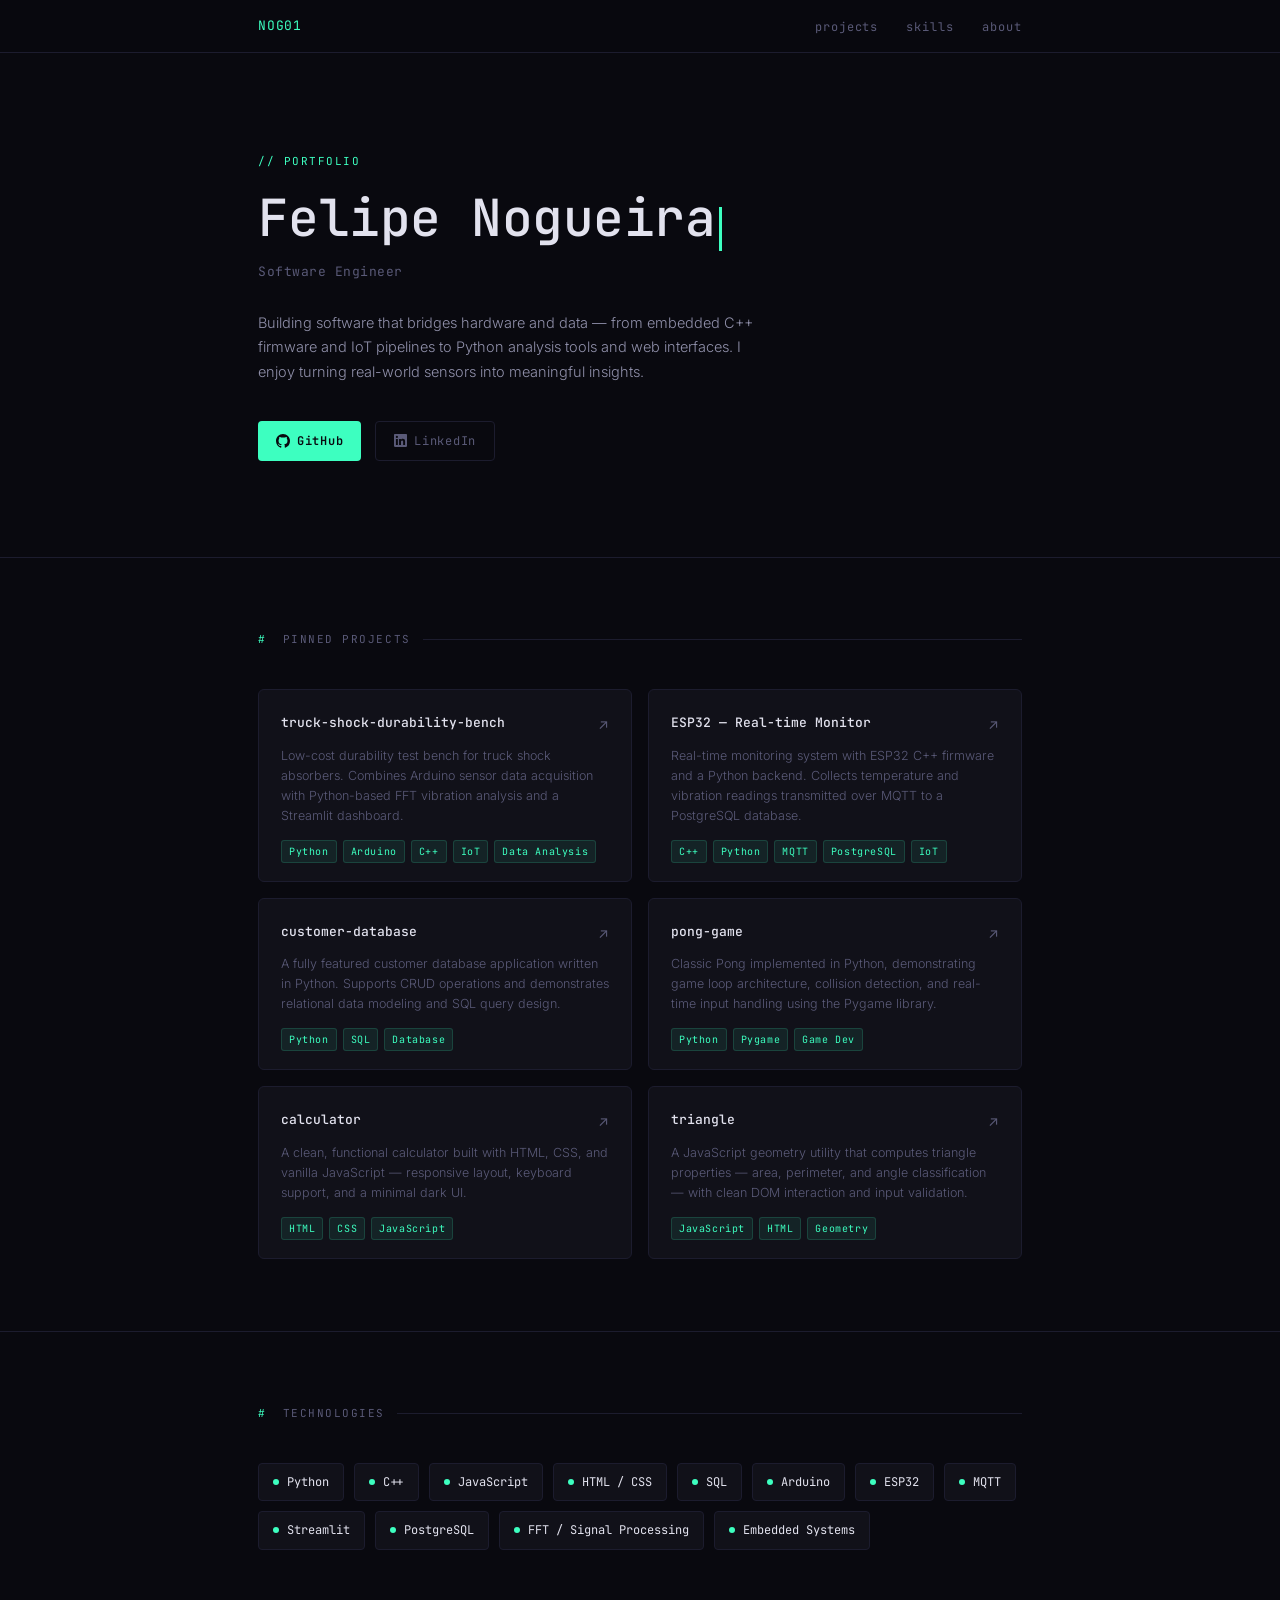
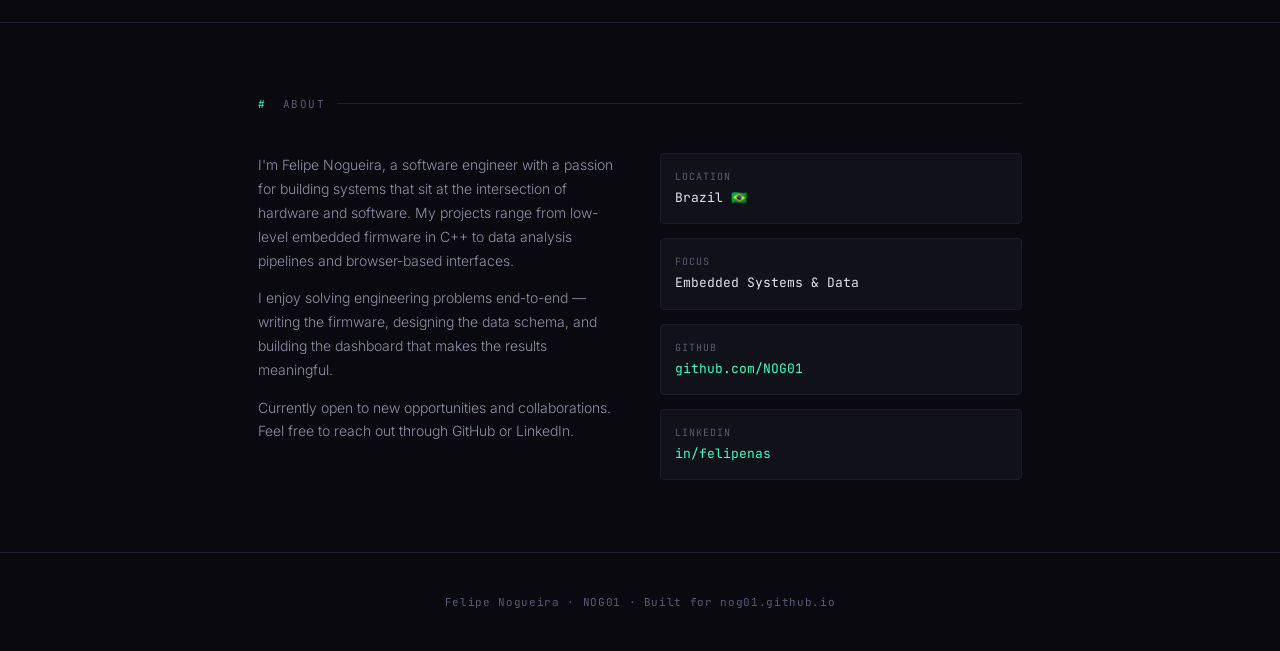
==== index.html @ 16a55672 "Update index.html" ====
<!DOCTYPE html>
<html lang="en">
<head>
  <meta charset="UTF-8" />
  <meta name="viewport" content="width=device-width, initial-scale=1.0" />
  <title>Felipe Nogueira — Portfolio</title>
  <link rel="preconnect" href="https://fonts.googleapis.com" />
  <link rel="preconnect" href="https://fonts.gstatic.com" crossorigin />
  <link href="https://fonts.googleapis.com/css2?family=JetBrains+Mono:wght@300;400;500;600&family=Inter:wght@300;400;500&display=swap" rel="stylesheet" />

  <style>
    *, *::before, *::after { box-sizing: border-box; margin: 0; padding: 0; }

    :root {
      --bg:       #09090F;
      --surface:  #111119;
      --border:   #1C1C2E;
      --txt:      #E2E2EE;
      --muted:    #5A5A78;
      --accent:   #3DFFC0;
      --accent-dim: rgba(61,255,192,.08);
    }

    html { scroll-behavior: smooth; }

    body {
      background: var(--bg);
      color: var(--txt);
      font-family: 'Inter', sans-serif;
      font-size: 15px;
      line-height: 1.7;
      -webkit-font-smoothing: antialiased;
    }

    /* ── LAYOUT ── */
    .wrap {
      max-width: 820px;
      margin: 0 auto;
      padding: 0 28px;
    }

    /* ── NAV ── */
    nav {
      position: fixed;
      top: 0; left: 0; right: 0;
      z-index: 100;
      background: rgba(9,9,15,.85);
      backdrop-filter: blur(12px);
      border-bottom: 1px solid var(--border);
    }
    nav .wrap {
      display: flex;
      justify-content: space-between;
      align-items: center;
      height: 52px;
    }
    .nav-logo {
      font-family: 'JetBrains Mono', monospace;
      font-size: 13px;
      color: var(--accent);
      letter-spacing: .06em;
      text-decoration: none;
    }
    .nav-links {
      display: flex;
      gap: 28px;
      list-style: none;
    }
    .nav-links a {
      font-size: 12px;
      font-family: 'JetBrains Mono', monospace;
      letter-spacing: .08em;
      color: var(--muted);
      text-decoration: none;
      transition: color .2s;
    }
    .nav-links a:hover { color: var(--txt); }

    /* ── HERO ── */
    #hero {
      padding: 152px 0 96px;
      border-bottom: 1px solid var(--border);
    }
    .hero-eyebrow {
      font-family: 'JetBrains Mono', monospace;
      font-size: 11px;
      letter-spacing: .14em;
      color: var(--accent);
      text-transform: uppercase;
      margin-bottom: 18px;
    }
    .hero-name {
      font-family: 'JetBrains Mono', monospace;
      font-size: clamp(2rem, 5vw, 3.2rem);
      font-weight: 500;
      color: var(--txt);
      line-height: 1.15;
      letter-spacing: -.01em;
    }
    .cursor {
      display: inline-block;
      width: 3px;
      height: .85em;
      background: var(--accent);
      margin-left: 4px;
      vertical-align: text-bottom;
      animation: blink 1.1s step-end infinite;
    }
    @keyframes blink { 50% { opacity: 0; } }

    .hero-role {
      font-family: 'JetBrains Mono', monospace;
      font-size: 13px;
      color: var(--muted);
      margin-top: 10px;
      letter-spacing: .04em;
    }
    .hero-bio {
      max-width: 520px;
      margin-top: 28px;
      color: #9090AA;
      font-weight: 300;
      font-size: 14.5px;
    }
    .hero-links {
      display: flex;
      gap: 14px;
      margin-top: 36px;
      flex-wrap: wrap;
    }
    .btn {
      display: inline-flex;
      align-items: center;
      gap: 7px;
      padding: 9px 18px;
      border-radius: 4px;
      font-size: 12px;
      font-family: 'JetBrains Mono', monospace;
      letter-spacing: .06em;
      text-decoration: none;
      transition: all .2s;
      cursor: pointer;
      border: none;
    }
    .btn-primary {
      background: var(--accent);
      color: #09090F;
      font-weight: 600;
    }
    .btn-primary:hover { background: #5fffd0; }
    .btn-ghost {
      background: transparent;
      color: var(--muted);
      border: 1px solid var(--border);
    }
    .btn-ghost:hover { border-color: var(--muted); color: var(--txt); }

    /* ── SECTION HEADERS ── */
    .section { padding: 72px 0; border-bottom: 1px solid var(--border); }
    .section:last-child { border-bottom: none; }

    .section-label {
      display: flex;
      align-items: center;
      gap: 12px;
      font-family: 'JetBrains Mono', monospace;
      font-size: 11px;
      letter-spacing: .14em;
      color: var(--muted);
      text-transform: uppercase;
      margin-bottom: 40px;
    }
    .section-label::after {
      content: '';
      flex: 1;
      height: 1px;
      background: var(--border);
    }
    .section-label span { color: var(--accent); margin-right: 4px; }

    /* ── SKILLS ── */
    .skills-grid {
      display: flex;
      flex-wrap: wrap;
      gap: 10px;
    }
    .skill-chip {
      display: flex;
      align-items: center;
      gap: 8px;
      padding: 8px 14px;
      background: var(--surface);
      border: 1px solid var(--border);
      border-radius: 4px;
      font-family: 'JetBrains Mono', monospace;
      font-size: 12px;
      color: var(--txt);
      transition: border-color .2s, background .2s;
    }
    .skill-chip:hover {
      border-color: var(--accent);
      background: var(--accent-dim);
    }
    .skill-dot {
      width: 6px; height: 6px;
      border-radius: 50%;
      background: var(--accent);
      flex-shrink: 0;
    }

    /* ── PROJECTS ── */
    .projects-grid {
      display: grid;
      grid-template-columns: 1fr 1fr;
      gap: 16px;
    }
    .project-card {
      background: var(--surface);
      border: 1px solid var(--border);
      border-radius: 6px;
      padding: 22px 22px 18px;
      text-decoration: none;
      color: inherit;
      display: flex;
      flex-direction: column;
      gap: 10px;
      transition: border-color .2s, background .2s;
      position: relative;
      overflow: hidden;
    }
    .project-card::before {
      content: '';
      position: absolute;
      top: 0; left: 0;
      width: 3px; height: 100%;
      background: var(--accent);
      opacity: 0;
      transition: opacity .2s;
    }
    .project-card:hover {
      border-color: #2a2a3e;
      background: #12121e;
    }
    .project-card:hover::before { opacity: 1; }

    .project-header {
      display: flex;
      align-items: flex-start;
      justify-content: space-between;
      gap: 8px;
    }
    .project-name {
      font-family: 'JetBrains Mono', monospace;
      font-size: 13px;
      font-weight: 500;
      color: var(--txt);
    }
    .project-arrow {
      color: var(--muted);
      font-size: 14px;
      flex-shrink: 0;
      transition: color .2s, transform .2s;
    }
    .project-card:hover .project-arrow { color: var(--accent); transform: translate(2px,-2px); }

    .project-desc {
      font-size: 12.5px;
      color: var(--muted);
      font-weight: 300;
      line-height: 1.6;
      flex: 1;
    }
    .project-tags {
      display: flex;
      flex-wrap: wrap;
      gap: 6px;
      margin-top: 4px;
    }
    .tag {
      font-family: 'JetBrains Mono', monospace;
      font-size: 10px;
      letter-spacing: .06em;
      color: var(--accent);
      background: var(--accent-dim);
      border: 1px solid rgba(61,255,192,.15);
      border-radius: 3px;
      padding: 2px 7px;
    }

    /* ── ABOUT ── */
    .about-row {
      display: grid;
      grid-template-columns: 1fr 1fr;
      gap: 40px;
      align-items: start;
    }
    .about-text p { color: #9090AA; font-weight: 300; font-size: 14px; margin-bottom: 14px; }
    .about-text p:last-child { margin-bottom: 0; }
    .about-details { display: flex; flex-direction: column; gap: 14px; }
    .about-item {
      display: flex;
      flex-direction: column;
      gap: 2px;
      padding: 14px;
      background: var(--surface);
      border: 1px solid var(--border);
      border-radius: 4px;
    }
    .about-item-label {
      font-family: 'JetBrains Mono', monospace;
      font-size: 10px;
      letter-spacing: .1em;
      color: var(--muted);
      text-transform: uppercase;
    }
    .about-item-val {
      font-family: 'JetBrains Mono', monospace;
      font-size: 13px;
      color: var(--txt);
    }

    /* ── FOOTER ── */
    footer {
      padding: 40px 0;
      text-align: center;
    }
    footer p {
      font-family: 'JetBrains Mono', monospace;
      font-size: 11px;
      color: var(--muted);
      letter-spacing: .06em;
    }
    footer a { color: var(--muted); text-decoration: none; }
    footer a:hover { color: var(--accent); }

    /* ── RESPONSIVE ── */
    @media (max-width: 600px) {
      .projects-grid { grid-template-columns: 1fr; }
      .about-row { grid-template-columns: 1fr; }
      .nav-links { display: none; }
      #hero { padding-top: 110px; }
    }

    @media (prefers-reduced-motion: reduce) {
      .cursor { animation: none; }
    }
  </style>
</head>
<body>

  <!-- NAV -->
  <nav>
    <div class="wrap">
      <a class="nav-logo" href="#">NOG01</a>
      <ul class="nav-links">
        <li><a href="#projects">projects</a></li>
        <li><a href="#skills">skills</a></li>
        <li><a href="#about">about</a></li>
      </ul>
    </div>
  </nav>

  <!-- HERO -->
  <section id="hero">
    <div class="wrap">
      <p class="hero-eyebrow">// portfolio</p>
      <h1 class="hero-name">Felipe Nogueira<span class="cursor"></span></h1>
      <p class="hero-role">Software Engineer</p>
      <p class="hero-bio">
        Building software that bridges hardware and data — from embedded C++ firmware and IoT pipelines
        to Python analysis tools and web interfaces. I enjoy turning real-world sensors into
        meaningful insights.
      </p>
      <div class="hero-links">
        <a class="btn btn-primary" href="https://github.com/NOG01" target="_blank" rel="noopener">
          <svg width="14" height="14" viewBox="0 0 16 16" fill="currentColor"><path d="M8 0C3.58 0 0 3.58 0 8c0 3.54 2.29 6.53 5.47 7.59.4.07.55-.17.55-.38 0-.19-.01-.82-.01-1.49-2.01.37-2.53-.49-2.69-.94-.09-.23-.48-.94-.82-1.13-.28-.15-.68-.52-.01-.53.63-.01 1.08.58 1.23.82.72 1.21 1.87.87 2.33.66.07-.52.28-.87.51-1.07-1.78-.2-3.64-.89-3.64-3.95 0-.87.31-1.59.82-2.15-.08-.2-.36-1.02.08-2.12 0 0 .67-.21 2.2.82.64-.18 1.32-.27 2-.27.68 0 1.36.09 2 .27 1.53-1.04 2.2-.82 2.2-.82.44 1.1.16 1.92.08 2.12.51.56.82 1.27.82 2.15 0 3.07-1.87 3.75-3.65 3.95.29.25.54.73.54 1.48 0 1.07-.01 1.93-.01 2.2 0 .21.15.46.55.38A8.013 8.013 0 0016 8c0-4.42-3.58-8-8-8z"/></svg>
          GitHub
        </a>
        <a class="btn btn-ghost" href="https://www.linkedin.com/in/felipenas/" target="_blank" rel="noopener">
          <svg width="13" height="13" viewBox="0 0 24 24" fill="currentColor"><path d="M20.447 20.452h-3.554v-5.569c0-1.328-.027-3.037-1.852-3.037-1.853 0-2.136 1.445-2.136 2.939v5.667H9.351V9h3.414v1.561h.046c.477-.9 1.637-1.85 3.37-1.85 3.601 0 4.267 2.37 4.267 5.455v6.286zM5.337 7.433a2.062 2.062 0 01-2.063-2.065 2.064 2.064 0 112.063 2.065zm1.782 13.019H3.555V9h3.564v11.452zM22.225 0H1.771C.792 0 0 .774 0 1.729v20.542C0 23.227.792 24 1.771 24h20.451C23.2 24 24 23.227 24 22.271V1.729C24 .774 23.2 0 22.222 0h.003z"/></svg>
          LinkedIn
        </a>
      </div>
    </div>
  </section>

  <!-- PROJECTS -->
  <section id="projects" class="section">
    <div class="wrap">
      <div class="section-label"><span>#</span> pinned projects</div>
      <div class="projects-grid">

        <a class="project-card" href="https://github.com/NOG01/truck-shock-durability-bench" target="_blank" rel="noopener">
          <div class="project-header">
            <span class="project-name">truck-shock-durability-bench</span>
            <span class="project-arrow">↗</span>
          </div>
          <p class="project-desc">Low-cost durability test bench for truck shock absorbers. Combines Arduino sensor data acquisition with Python-based FFT vibration analysis and a Streamlit dashboard.</p>
          <div class="project-tags">
            <span class="tag">Python</span>
            <span class="tag">Arduino</span>
            <span class="tag">C++</span>
            <span class="tag">IoT</span>
            <span class="tag">Data Analysis</span>
          </div>
        </a>

        <a class="project-card" href="https://github.com/NOG01/ESP32" target="_blank" rel="noopener">
          <div class="project-header">
            <span class="project-name">ESP32 — Real-time Monitor</span>
            <span class="project-arrow">↗</span>
          </div>
          <p class="project-desc">Real-time monitoring system with ESP32 C++ firmware and a Python backend. Collects temperature and vibration readings transmitted over MQTT to a PostgreSQL database.</p>
          <div class="project-tags">
            <span class="tag">C++</span>
            <span class="tag">Python</span>
            <span class="tag">MQTT</span>
            <span class="tag">PostgreSQL</span>
            <span class="tag">IoT</span>
          </div>
        </a>

        <a class="project-card" href="https://github.com/NOG01/customer-database" target="_blank" rel="noopener">
          <div class="project-header">
            <span class="project-name">customer-database</span>
            <span class="project-arrow">↗</span>
          </div>
          <p class="project-desc">A fully featured customer database application written in Python. Supports CRUD operations and demonstrates relational data modeling and SQL query design.</p>
          <div class="project-tags">
            <span class="tag">Python</span>
            <span class="tag">SQL</span>
            <span class="tag">Database</span>
          </div>
        </a>

        <a class="project-card" href="https://github.com/NOG01/pong-game" target="_blank" rel="noopener">
          <div class="project-header">
            <span class="project-name">pong-game</span>
            <span class="project-arrow">↗</span>
          </div>
          <p class="project-desc">Classic Pong implemented in Python, demonstrating game loop architecture, collision detection, and real-time input handling using the Pygame library.</p>
          <div class="project-tags">
            <span class="tag">Python</span>
            <span class="tag">Pygame</span>
            <span class="tag">Game Dev</span>
          </div>
        </a>

        <a class="project-card" href="https://github.com/NOG01/calculator" target="_blank" rel="noopener">
          <div class="project-header">
            <span class="project-name">calculator</span>
            <span class="project-arrow">↗</span>
          </div>
          <p class="project-desc">A clean, functional calculator built with HTML, CSS, and vanilla JavaScript — responsive layout, keyboard support, and a minimal dark UI.</p>
          <div class="project-tags">
            <span class="tag">HTML</span>
            <span class="tag">CSS</span>
            <span class="tag">JavaScript</span>
          </div>
        </a>

        <a class="project-card" href="https://github.com/NOG01/triangle" target="_blank" rel="noopener">
          <div class="project-header">
            <span class="project-name">triangle</span>
            <span class="project-arrow">↗</span>
          </div>
          <p class="project-desc">A JavaScript geometry utility that computes triangle properties — area, perimeter, and angle classification — with clean DOM interaction and input validation.</p>
          <div class="project-tags">
            <span class="tag">JavaScript</span>
            <span class="tag">HTML</span>
            <span class="tag">Geometry</span>
          </div>
        </a>

      </div>
    </div>
  </section>

  <!-- SKILLS -->
  <section id="skills" class="section">
    <div class="wrap">
      <div class="section-label"><span>#</span> technologies</div>
      <div class="skills-grid">
        <div class="skill-chip"><span class="skill-dot"></span>Python</div>
        <div class="skill-chip"><span class="skill-dot"></span>C++</div>
        <div class="skill-chip"><span class="skill-dot"></span>JavaScript</div>
        <div class="skill-chip"><span class="skill-dot"></span>HTML / CSS</div>
        <div class="skill-chip"><span class="skill-dot"></span>SQL</div>
        <div class="skill-chip"><span class="skill-dot"></span>Arduino</div>
        <div class="skill-chip"><span class="skill-dot"></span>ESP32</div>
        <div class="skill-chip"><span class="skill-dot"></span>MQTT</div>
        <div class="skill-chip"><span class="skill-dot"></span>Streamlit</div>
        <div class="skill-chip"><span class="skill-dot"></span>PostgreSQL</div>
        <div class="skill-chip"><span class="skill-dot"></span>FFT / Signal Processing</div>
        <div class="skill-chip"><span class="skill-dot"></span>Embedded Systems</div>
      </div>
    </div>
  </section>

  <!-- ABOUT -->
  <section id="about" class="section">
    <div class="wrap">
      <div class="section-label"><span>#</span> about</div>
      <div class="about-row">
        <div class="about-text">
          <p>
            I'm Felipe Nogueira, a software engineer with a passion for building systems that sit at the
            intersection of hardware and software. My projects range from low-level embedded firmware
            in C++ to data analysis pipelines and browser-based interfaces.
          </p>
          <p>
            I enjoy solving engineering problems end-to-end — writing the firmware, designing the data
            schema, and building the dashboard that makes the results meaningful.
          </p>
          <p>
            Currently open to new opportunities and collaborations. Feel free to reach out through
            GitHub or LinkedIn.
          </p>
        </div>
        <div class="about-details">
          <div class="about-item">
            <span class="about-item-label">Location</span>
            <span class="about-item-val">Brazil 🇧🇷</span>
          </div>
          <div class="about-item">
            <span class="about-item-label">Focus</span>
            <span class="about-item-val">Embedded Systems &amp; Data</span>
          </div>
          <div class="about-item">
            <span class="about-item-label">GitHub</span>
            <span class="about-item-val"><a style="color:var(--accent);text-decoration:none" href="https://github.com/NOG01" target="_blank">github.com/NOG01</a></span>
          </div>
          <div class="about-item">
            <span class="about-item-label">LinkedIn</span>
            <span class="about-item-val"><a style="color:var(--accent);text-decoration:none" href="https://www.linkedin.com/in/felipenas/" target="_blank">in/felipenas</a></span>
          </div>
        </div>
      </div>
    </div>
  </section>

  <!-- FOOTER -->
  <footer>
    <div class="wrap">
      <p>Felipe Nogueira · <a href="https://github.com/NOG01" target="_blank">NOG01</a> · Built for <a href="https://nog01.github.io/" target="_blank">nog01.github.io</a></p>
    </div>
  </footer>

</body>
</html>
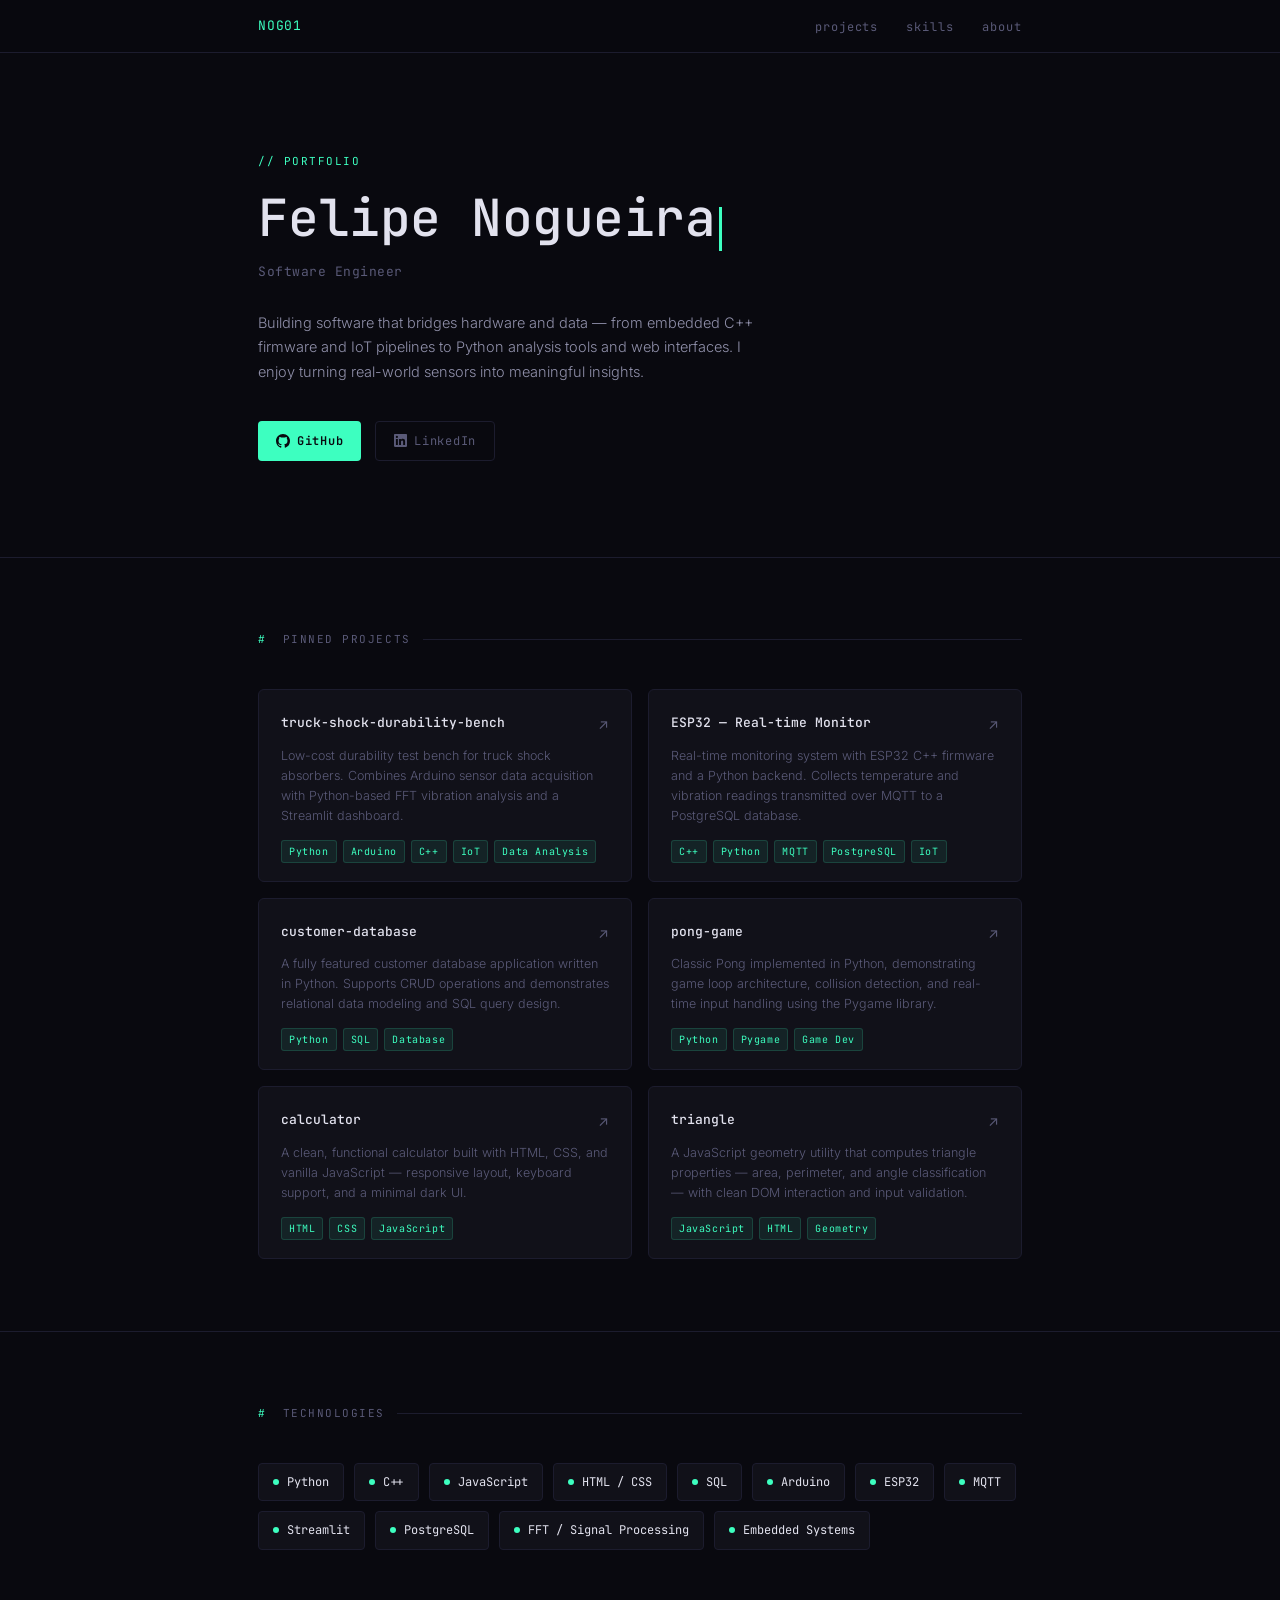
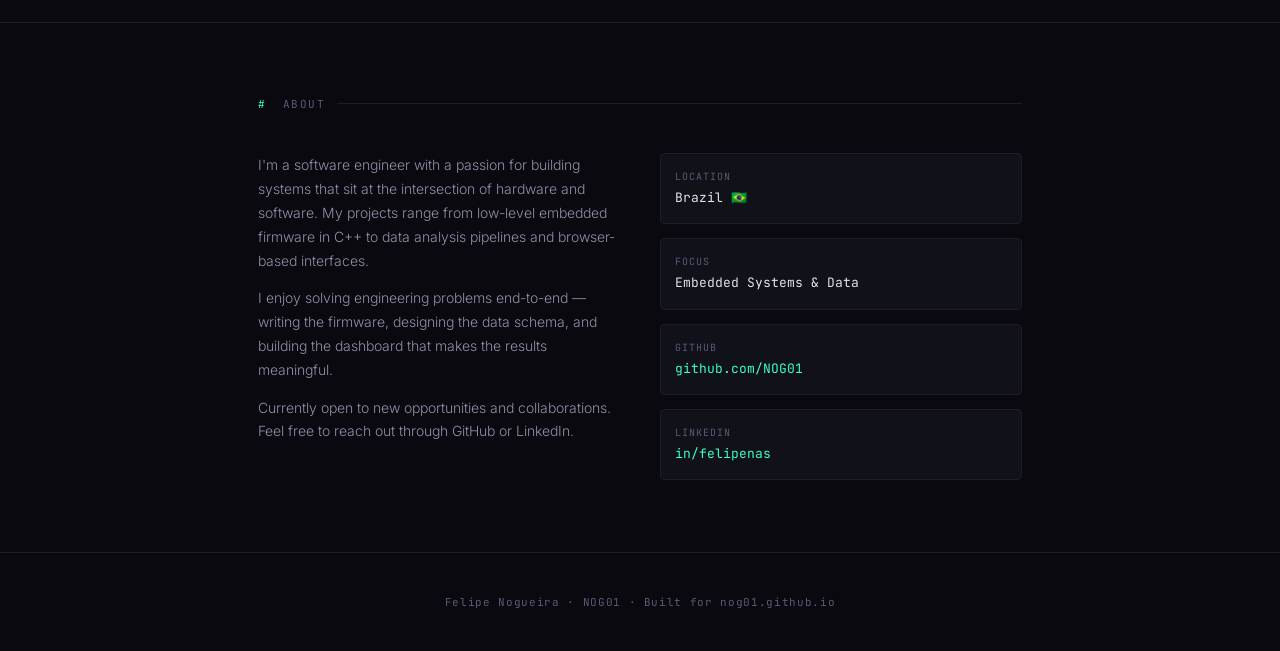
==== commit 13629bd5: "Update index.html" ====
--- a/index.html
+++ b/index.html
@@ -504,7 +504,7 @@
       <div class="about-row">
         <div class="about-text">
           <p>
-            I'm Felipe Nogueira, a software engineer with a passion for building systems that sit at the
+            I'm a software engineer with a passion for building systems that sit at the
             intersection of hardware and software. My projects range from low-level embedded firmware
             in C++ to data analysis pipelines and browser-based interfaces.
           </p>
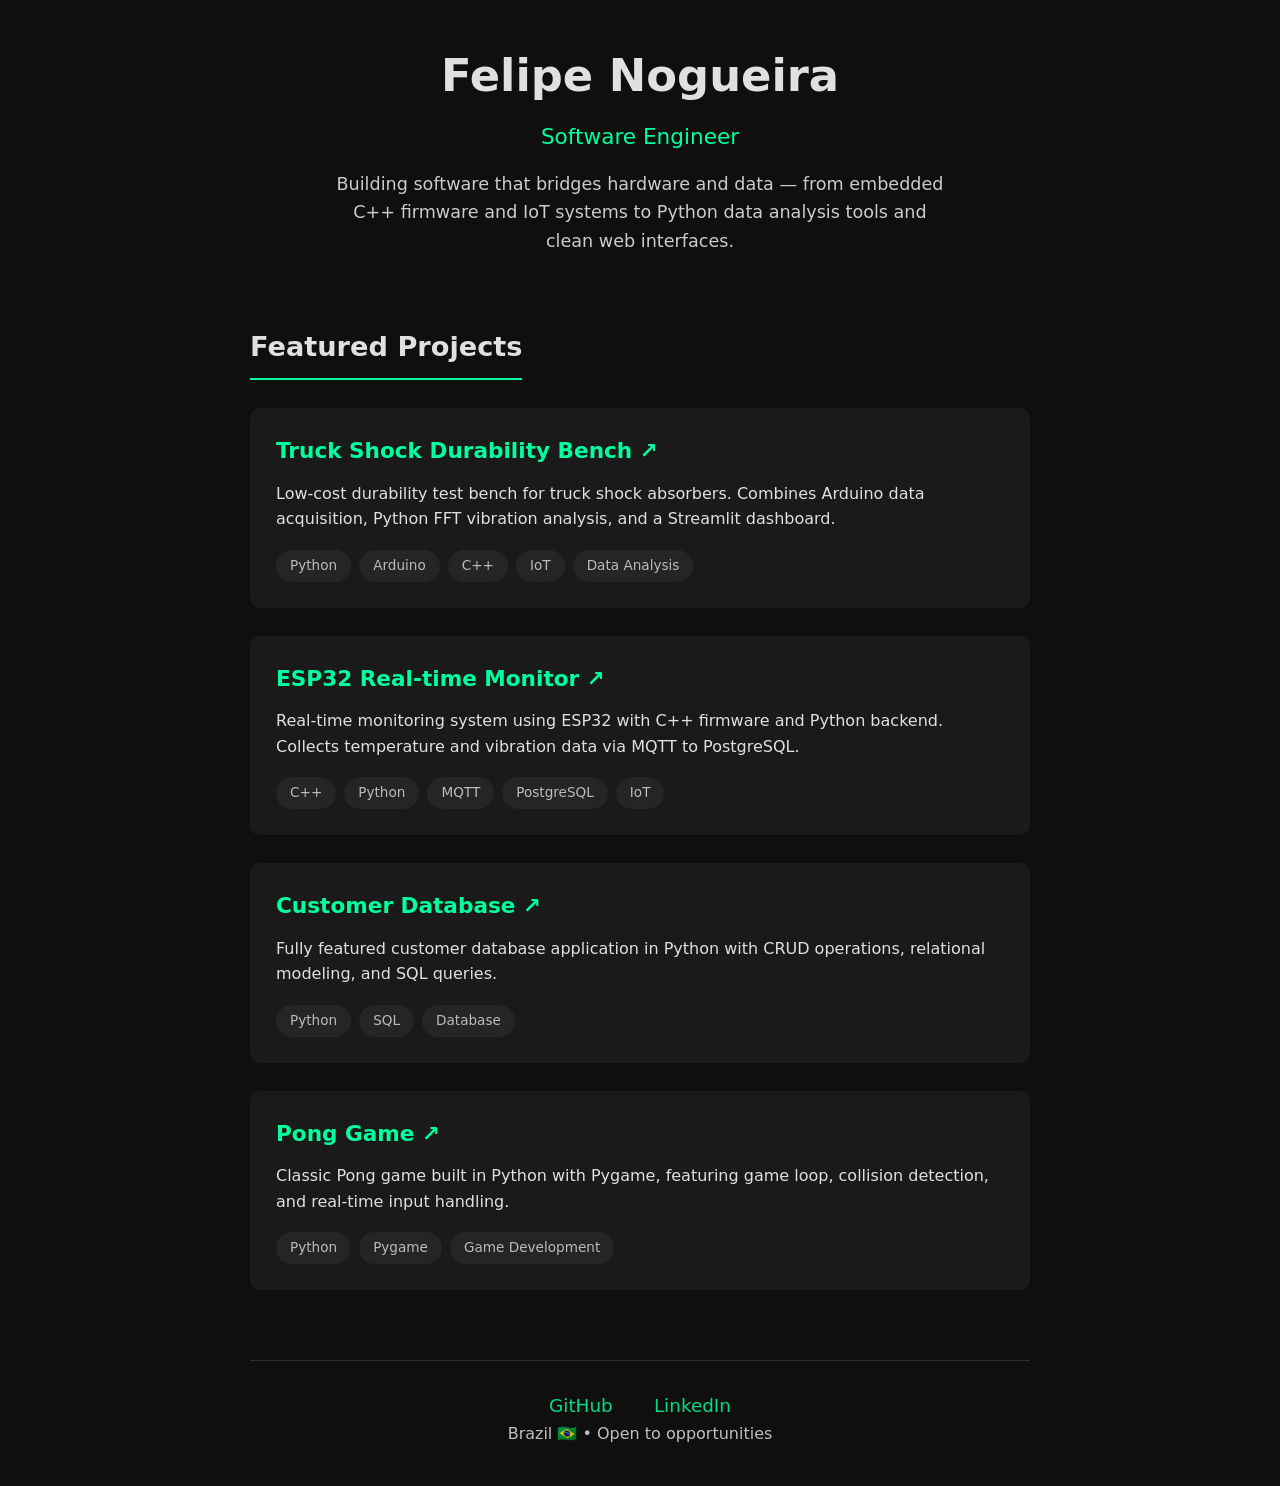
==== commit 47c6dd23: "Update index.html" ====
--- a/index.html
+++ b/index.html
@@ -1,550 +1,191 @@
 <!DOCTYPE html>
 <html lang="en">
 <head>
-  <meta charset="UTF-8" />
-  <meta name="viewport" content="width=device-width, initial-scale=1.0" />
-  <title>Felipe Nogueira — Portfolio</title>
-  <link rel="preconnect" href="https://fonts.googleapis.com" />
-  <link rel="preconnect" href="https://fonts.gstatic.com" crossorigin />
-  <link href="https://fonts.googleapis.com/css2?family=JetBrains+Mono:wght@300;400;500;600&family=Inter:wght@300;400;500&display=swap" rel="stylesheet" />
-
+  <meta charset="UTF-8">
+  <meta name="viewport" content="width=device-width, initial-scale=1.0">
+  <title>Felipe Nogueira | Software Engineer</title>
   <style>
-    *, *::before, *::after { box-sizing: border-box; margin: 0; padding: 0; }
-
     :root {
-      --bg:       #09090F;
-      --surface:  #111119;
-      --border:   #1C1C2E;
-      --txt:      #E2E2EE;
-      --muted:    #5A5A78;
-      --accent:   #3DFFC0;
-      --accent-dim: rgba(61,255,192,.08);
+      --bg: #0f0f0f;
+      --text: #e0e0e0;
+      --accent: #00ff9d;
+    }
+    
+    * { margin: 0; padding: 0; box-sizing: border-box; }
+    
+    body {
+      font-family: 'Segoe UI', system-ui, sans-serif;
+      background-color: var(--bg);
+      color: var(--text);
+      line-height: 1.6;
+      max-width: 820px;
+      margin: 0 auto;
+      padding: 40px 20px;
     }
 
-    html { scroll-behavior: smooth; }
-
-    body {
-      background: var(--bg);
-      color: var(--txt);
-      font-family: 'Inter', sans-serif;
-      font-size: 15px;
-      line-height: 1.7;
-      -webkit-font-smoothing: antialiased;
+    header {
+      text-align: center;
+      margin-bottom: 70px;
     }
 
-    /* ── LAYOUT ── */
-    .wrap {
-      max-width: 820px;
-      margin: 0 auto;
-      padding: 0 28px;
+    h1 {
+      font-size: 2.8rem;
+      margin-bottom: 8px;
     }
 
-    /* ── NAV ── */
-    nav {
-      position: fixed;
-      top: 0; left: 0; right: 0;
-      z-index: 100;
-      background: rgba(9,9,15,.85);
-      backdrop-filter: blur(12px);
-      border-bottom: 1px solid var(--border);
+    .subtitle {
+      font-size: 1.35rem;
+      color: var(--accent);
+      margin-bottom: 16px;
     }
-    nav .wrap {
-      display: flex;
-      justify-content: space-between;
-      align-items: center;
-      height: 52px;
+
+    .description {
+      font-size: 1.1rem;
+      max-width: 620px;
+      margin: 0 auto;
+      opacity: 0.9;
     }
-    .nav-logo {
-      font-family: 'JetBrains Mono', monospace;
-      font-size: 13px;
+
+    section {
+      margin-bottom: 70px;
+    }
+
+    h2 {
+      font-size: 1.7rem;
+      margin-bottom: 28px;
+      border-bottom: 2px solid var(--accent);
+      padding-bottom: 10px;
+      display: inline-block;
+    }
+
+    .project {
+      background: #1a1a1a;
+      padding: 26px;
+      border-radius: 10px;
+      margin-bottom: 28px;
+      transition: transform 0.2s ease;
+    }
+
+    .project:hover {
+      transform: translateY(-5px);
+    }
+
+    .project h3 {
+      margin-bottom: 12px;
       color: var(--accent);
-      letter-spacing: .06em;
+      font-size: 1.35rem;
+    }
+
+    .project h3 a {
+      color: inherit;
       text-decoration: none;
     }
-    .nav-links {
-      display: flex;
-      gap: 28px;
-      list-style: none;
+
+    .project h3 a:hover {
+      text-decoration: underline;
     }
-    .nav-links a {
-      font-size: 12px;
-      font-family: 'JetBrains Mono', monospace;
-      letter-spacing: .08em;
-      color: var(--muted);
-      text-decoration: none;
-      transition: color .2s;
-    }
-    .nav-links a:hover { color: var(--txt); }
 
-    /* ── HERO ── */
-    #hero {
-      padding: 152px 0 96px;
-      border-bottom: 1px solid var(--border);
-    }
-    .hero-eyebrow {
-      font-family: 'JetBrains Mono', monospace;
-      font-size: 11px;
-      letter-spacing: .14em;
-      color: var(--accent);
-      text-transform: uppercase;
-      margin-bottom: 18px;
-    }
-    .hero-name {
-      font-family: 'JetBrains Mono', monospace;
-      font-size: clamp(2rem, 5vw, 3.2rem);
-      font-weight: 500;
-      color: var(--txt);
-      line-height: 1.15;
-      letter-spacing: -.01em;
-    }
-    .cursor {
-      display: inline-block;
-      width: 3px;
-      height: .85em;
-      background: var(--accent);
-      margin-left: 4px;
-      vertical-align: text-bottom;
-      animation: blink 1.1s step-end infinite;
-    }
-    @keyframes blink { 50% { opacity: 0; } }
-
-    .hero-role {
-      font-family: 'JetBrains Mono', monospace;
-      font-size: 13px;
-      color: var(--muted);
-      margin-top: 10px;
-      letter-spacing: .04em;
-    }
-    .hero-bio {
-      max-width: 520px;
-      margin-top: 28px;
-      color: #9090AA;
-      font-weight: 300;
-      font-size: 14.5px;
-    }
-    .hero-links {
-      display: flex;
-      gap: 14px;
-      margin-top: 36px;
-      flex-wrap: wrap;
-    }
-    .btn {
-      display: inline-flex;
-      align-items: center;
-      gap: 7px;
-      padding: 9px 18px;
-      border-radius: 4px;
-      font-size: 12px;
-      font-family: 'JetBrains Mono', monospace;
-      letter-spacing: .06em;
-      text-decoration: none;
-      transition: all .2s;
-      cursor: pointer;
-      border: none;
-    }
-    .btn-primary {
-      background: var(--accent);
-      color: #09090F;
-      font-weight: 600;
-    }
-    .btn-primary:hover { background: #5fffd0; }
-    .btn-ghost {
-      background: transparent;
-      color: var(--muted);
-      border: 1px solid var(--border);
-    }
-    .btn-ghost:hover { border-color: var(--muted); color: var(--txt); }
-
-    /* ── SECTION HEADERS ── */
-    .section { padding: 72px 0; border-bottom: 1px solid var(--border); }
-    .section:last-child { border-bottom: none; }
-
-    .section-label {
-      display: flex;
-      align-items: center;
-      gap: 12px;
-      font-family: 'JetBrains Mono', monospace;
-      font-size: 11px;
-      letter-spacing: .14em;
-      color: var(--muted);
-      text-transform: uppercase;
-      margin-bottom: 40px;
-    }
-    .section-label::after {
-      content: '';
-      flex: 1;
-      height: 1px;
-      background: var(--border);
-    }
-    .section-label span { color: var(--accent); margin-right: 4px; }
-
-    /* ── SKILLS ── */
-    .skills-grid {
+    .tags {
+      margin-top: 18px;
       display: flex;
       flex-wrap: wrap;
-      gap: 10px;
-    }
-    .skill-chip {
-      display: flex;
-      align-items: center;
       gap: 8px;
-      padding: 8px 14px;
-      background: var(--surface);
-      border: 1px solid var(--border);
-      border-radius: 4px;
-      font-family: 'JetBrains Mono', monospace;
-      font-size: 12px;
-      color: var(--txt);
-      transition: border-color .2s, background .2s;
-    }
-    .skill-chip:hover {
-      border-color: var(--accent);
-      background: var(--accent-dim);
-    }
-    .skill-dot {
-      width: 6px; height: 6px;
-      border-radius: 50%;
-      background: var(--accent);
-      flex-shrink: 0;
     }
 
-    /* ── PROJECTS ── */
-    .projects-grid {
-      display: grid;
-      grid-template-columns: 1fr 1fr;
-      gap: 16px;
-    }
-    .project-card {
-      background: var(--surface);
-      border: 1px solid var(--border);
-      border-radius: 6px;
-      padding: 22px 22px 18px;
-      text-decoration: none;
-      color: inherit;
-      display: flex;
-      flex-direction: column;
-      gap: 10px;
-      transition: border-color .2s, background .2s;
-      position: relative;
-      overflow: hidden;
-    }
-    .project-card::before {
-      content: '';
-      position: absolute;
-      top: 0; left: 0;
-      width: 3px; height: 100%;
-      background: var(--accent);
-      opacity: 0;
-      transition: opacity .2s;
-    }
-    .project-card:hover {
-      border-color: #2a2a3e;
-      background: #12121e;
-    }
-    .project-card:hover::before { opacity: 1; }
-
-    .project-header {
-      display: flex;
-      align-items: flex-start;
-      justify-content: space-between;
-      gap: 8px;
-    }
-    .project-name {
-      font-family: 'JetBrains Mono', monospace;
-      font-size: 13px;
-      font-weight: 500;
-      color: var(--txt);
-    }
-    .project-arrow {
-      color: var(--muted);
-      font-size: 14px;
-      flex-shrink: 0;
-      transition: color .2s, transform .2s;
-    }
-    .project-card:hover .project-arrow { color: var(--accent); transform: translate(2px,-2px); }
-
-    .project-desc {
-      font-size: 12.5px;
-      color: var(--muted);
-      font-weight: 300;
-      line-height: 1.6;
-      flex: 1;
-    }
-    .project-tags {
-      display: flex;
-      flex-wrap: wrap;
-      gap: 6px;
-      margin-top: 4px;
-    }
     .tag {
-      font-family: 'JetBrains Mono', monospace;
-      font-size: 10px;
-      letter-spacing: .06em;
-      color: var(--accent);
-      background: var(--accent-dim);
-      border: 1px solid rgba(61,255,192,.15);
-      border-radius: 3px;
-      padding: 2px 7px;
+      background: #252525;
+      color: #bbb;
+      padding: 5px 14px;
+      border-radius: 9999px;
+      font-size: 0.85rem;
     }
 
-    /* ── ABOUT ── */
-    .about-row {
-      display: grid;
-      grid-template-columns: 1fr 1fr;
-      gap: 40px;
-      align-items: start;
-    }
-    .about-text p { color: #9090AA; font-weight: 300; font-size: 14px; margin-bottom: 14px; }
-    .about-text p:last-child { margin-bottom: 0; }
-    .about-details { display: flex; flex-direction: column; gap: 14px; }
-    .about-item {
-      display: flex;
-      flex-direction: column;
-      gap: 2px;
-      padding: 14px;
-      background: var(--surface);
-      border: 1px solid var(--border);
-      border-radius: 4px;
-    }
-    .about-item-label {
-      font-family: 'JetBrains Mono', monospace;
-      font-size: 10px;
-      letter-spacing: .1em;
-      color: var(--muted);
-      text-transform: uppercase;
-    }
-    .about-item-val {
-      font-family: 'JetBrains Mono', monospace;
-      font-size: 13px;
-      color: var(--txt);
+    .footer {
+      text-align: center;
+      margin-top: 60px;
+      padding-top: 30px;
+      border-top: 1px solid #333;
+      opacity: 0.85;
     }
 
-    /* ── FOOTER ── */
-    footer {
-      padding: 40px 0;
-      text-align: center;
-    }
-    footer p {
-      font-family: 'JetBrains Mono', monospace;
-      font-size: 11px;
-      color: var(--muted);
-      letter-spacing: .06em;
-    }
-    footer a { color: var(--muted); text-decoration: none; }
-    footer a:hover { color: var(--accent); }
-
-    /* ── RESPONSIVE ── */
-    @media (max-width: 600px) {
-      .projects-grid { grid-template-columns: 1fr; }
-      .about-row { grid-template-columns: 1fr; }
-      .nav-links { display: none; }
-      #hero { padding-top: 110px; }
+    .social a {
+      color: var(--accent);
+      margin: 0 18px;
+      font-size: 1.15rem;
+      text-decoration: none;
     }
 
-    @media (prefers-reduced-motion: reduce) {
-      .cursor { animation: none; }
+    .social a:hover {
+      text-decoration: underline;
     }
   </style>
 </head>
 <body>
 
-  <!-- NAV -->
-  <nav>
-    <div class="wrap">
-      <a class="nav-logo" href="#">NOG01</a>
-      <ul class="nav-links">
-        <li><a href="#projects">projects</a></li>
-        <li><a href="#skills">skills</a></li>
-        <li><a href="#about">about</a></li>
-      </ul>
+  <header>
+    <h1>Felipe Nogueira</h1>
+    <p class="subtitle">Software Engineer</p>
+    <p class="description">
+      Building software that bridges hardware and data — from embedded C++ firmware and IoT systems 
+      to Python data analysis tools and clean web interfaces.
+    </p>
+  </header>
+
+  <section>
+    <h2>Featured Projects</h2>
+
+    <div class="project">
+      <h3><a href="https://github.com/NOG01/truck-shock-durability-bench" target="_blank">Truck Shock Durability Bench ↗</a></h3>
+      <p>Low-cost durability test bench for truck shock absorbers. Combines Arduino data acquisition, Python FFT vibration analysis, and a Streamlit dashboard.</p>
+      <div class="tags">
+        <span class="tag">Python</span>
+        <span class="tag">Arduino</span>
+        <span class="tag">C++</span>
+        <span class="tag">IoT</span>
+        <span class="tag">Data Analysis</span>
+      </div>
     </div>
-  </nav>
 
-  <!-- HERO -->
-  <section id="hero">
-    <div class="wrap">
-      <p class="hero-eyebrow">// portfolio</p>
-      <h1 class="hero-name">Felipe Nogueira<span class="cursor"></span></h1>
-      <p class="hero-role">Software Engineer</p>
-      <p class="hero-bio">
-        Building software that bridges hardware and data — from embedded C++ firmware and IoT pipelines
-        to Python analysis tools and web interfaces. I enjoy turning real-world sensors into
-        meaningful insights.
-      </p>
-      <div class="hero-links">
-        <a class="btn btn-primary" href="https://github.com/NOG01" target="_blank" rel="noopener">
-          <svg width="14" height="14" viewBox="0 0 16 16" fill="currentColor"><path d="M8 0C3.58 0 0 3.58 0 8c0 3.54 2.29 6.53 5.47 7.59.4.07.55-.17.55-.38 0-.19-.01-.82-.01-1.49-2.01.37-2.53-.49-2.69-.94-.09-.23-.48-.94-.82-1.13-.28-.15-.68-.52-.01-.53.63-.01 1.08.58 1.23.82.72 1.21 1.87.87 2.33.66.07-.52.28-.87.51-1.07-1.78-.2-3.64-.89-3.64-3.95 0-.87.31-1.59.82-2.15-.08-.2-.36-1.02.08-2.12 0 0 .67-.21 2.2.82.64-.18 1.32-.27 2-.27.68 0 1.36.09 2 .27 1.53-1.04 2.2-.82 2.2-.82.44 1.1.16 1.92.08 2.12.51.56.82 1.27.82 2.15 0 3.07-1.87 3.75-3.65 3.95.29.25.54.73.54 1.48 0 1.07-.01 1.93-.01 2.2 0 .21.15.46.55.38A8.013 8.013 0 0016 8c0-4.42-3.58-8-8-8z"/></svg>
-          GitHub
-        </a>
-        <a class="btn btn-ghost" href="https://www.linkedin.com/in/felipenas/" target="_blank" rel="noopener">
-          <svg width="13" height="13" viewBox="0 0 24 24" fill="currentColor"><path d="M20.447 20.452h-3.554v-5.569c0-1.328-.027-3.037-1.852-3.037-1.853 0-2.136 1.445-2.136 2.939v5.667H9.351V9h3.414v1.561h.046c.477-.9 1.637-1.85 3.37-1.85 3.601 0 4.267 2.37 4.267 5.455v6.286zM5.337 7.433a2.062 2.062 0 01-2.063-2.065 2.064 2.064 0 112.063 2.065zm1.782 13.019H3.555V9h3.564v11.452zM22.225 0H1.771C.792 0 0 .774 0 1.729v20.542C0 23.227.792 24 1.771 24h20.451C23.2 24 24 23.227 24 22.271V1.729C24 .774 23.2 0 22.222 0h.003z"/></svg>
-          LinkedIn
-        </a>
+    <div class="project">
+      <h3><a href="https://github.com/NOG01/ESP32-real-time-monitor" target="_blank">ESP32 Real-time Monitor ↗</a></h3>
+      <p>Real-time monitoring system using ESP32 with C++ firmware and Python backend. Collects temperature and vibration data via MQTT to PostgreSQL.</p>
+      <div class="tags">
+        <span class="tag">C++</span>
+        <span class="tag">Python</span>
+        <span class="tag">MQTT</span>
+        <span class="tag">PostgreSQL</span>
+        <span class="tag">IoT</span>
+      </div>
+    </div>
+
+    <div class="project">
+      <h3><a href="https://github.com/NOG01/customer-database" target="_blank">Customer Database ↗</a></h3>
+      <p>Fully featured customer database application in Python with CRUD operations, relational modeling, and SQL queries.</p>
+      <div class="tags">
+        <span class="tag">Python</span>
+        <span class="tag">SQL</span>
+        <span class="tag">Database</span>
+      </div>
+    </div>
+
+    <div class="project">
+      <h3><a href="https://github.com/NOG01/pong-game" target="_blank">Pong Game ↗</a></h3>
+      <p>Classic Pong game built in Python with Pygame, featuring game loop, collision detection, and real-time input handling.</p>
+      <div class="tags">
+        <span class="tag">Python</span>
+        <span class="tag">Pygame</span>
+        <span class="tag">Game Development</span>
       </div>
     </div>
   </section>
 
-  <!-- PROJECTS -->
-  <section id="projects" class="section">
-    <div class="wrap">
-      <div class="section-label"><span>#</span> pinned projects</div>
-      <div class="projects-grid">
-
-        <a class="project-card" href="https://github.com/NOG01/truck-shock-durability-bench" target="_blank" rel="noopener">
-          <div class="project-header">
-            <span class="project-name">truck-shock-durability-bench</span>
-            <span class="project-arrow">↗</span>
-          </div>
-          <p class="project-desc">Low-cost durability test bench for truck shock absorbers. Combines Arduino sensor data acquisition with Python-based FFT vibration analysis and a Streamlit dashboard.</p>
-          <div class="project-tags">
-            <span class="tag">Python</span>
-            <span class="tag">Arduino</span>
-            <span class="tag">C++</span>
-            <span class="tag">IoT</span>
-            <span class="tag">Data Analysis</span>
-          </div>
-        </a>
-
-        <a class="project-card" href="https://github.com/NOG01/ESP32" target="_blank" rel="noopener">
-          <div class="project-header">
-            <span class="project-name">ESP32 — Real-time Monitor</span>
-            <span class="project-arrow">↗</span>
-          </div>
-          <p class="project-desc">Real-time monitoring system with ESP32 C++ firmware and a Python backend. Collects temperature and vibration readings transmitted over MQTT to a PostgreSQL database.</p>
-          <div class="project-tags">
-            <span class="tag">C++</span>
-            <span class="tag">Python</span>
-            <span class="tag">MQTT</span>
-            <span class="tag">PostgreSQL</span>
-            <span class="tag">IoT</span>
-          </div>
-        </a>
-
-        <a class="project-card" href="https://github.com/NOG01/customer-database" target="_blank" rel="noopener">
-          <div class="project-header">
-            <span class="project-name">customer-database</span>
-            <span class="project-arrow">↗</span>
-          </div>
-          <p class="project-desc">A fully featured customer database application written in Python. Supports CRUD operations and demonstrates relational data modeling and SQL query design.</p>
-          <div class="project-tags">
-            <span class="tag">Python</span>
-            <span class="tag">SQL</span>
-            <span class="tag">Database</span>
-          </div>
-        </a>
-
-        <a class="project-card" href="https://github.com/NOG01/pong-game" target="_blank" rel="noopener">
-          <div class="project-header">
-            <span class="project-name">pong-game</span>
-            <span class="project-arrow">↗</span>
-          </div>
-          <p class="project-desc">Classic Pong implemented in Python, demonstrating game loop architecture, collision detection, and real-time input handling using the Pygame library.</p>
-          <div class="project-tags">
-            <span class="tag">Python</span>
-            <span class="tag">Pygame</span>
-            <span class="tag">Game Dev</span>
-          </div>
-        </a>
-
-        <a class="project-card" href="https://github.com/NOG01/calculator" target="_blank" rel="noopener">
-          <div class="project-header">
-            <span class="project-name">calculator</span>
-            <span class="project-arrow">↗</span>
-          </div>
-          <p class="project-desc">A clean, functional calculator built with HTML, CSS, and vanilla JavaScript — responsive layout, keyboard support, and a minimal dark UI.</p>
-          <div class="project-tags">
-            <span class="tag">HTML</span>
-            <span class="tag">CSS</span>
-            <span class="tag">JavaScript</span>
-          </div>
-        </a>
-
-        <a class="project-card" href="https://github.com/NOG01/triangle" target="_blank" rel="noopener">
-          <div class="project-header">
-            <span class="project-name">triangle</span>
-            <span class="project-arrow">↗</span>
-          </div>
-          <p class="project-desc">A JavaScript geometry utility that computes triangle properties — area, perimeter, and angle classification — with clean DOM interaction and input validation.</p>
-          <div class="project-tags">
-            <span class="tag">JavaScript</span>
-            <span class="tag">HTML</span>
-            <span class="tag">Geometry</span>
-          </div>
-        </a>
-
-      </div>
+  <div class="footer">
+    <div class="social">
+      <a href="https://github.com/NOG01" target="_blank">GitHub</a>
+      <a href="https://www.linkedin.com/in/felipenas/" target="_blank">LinkedIn</a>
     </div>
-  </section>
-
-  <!-- SKILLS -->
-  <section id="skills" class="section">
-    <div class="wrap">
-      <div class="section-label"><span>#</span> technologies</div>
-      <div class="skills-grid">
-        <div class="skill-chip"><span class="skill-dot"></span>Python</div>
-        <div class="skill-chip"><span class="skill-dot"></span>C++</div>
-        <div class="skill-chip"><span class="skill-dot"></span>JavaScript</div>
-        <div class="skill-chip"><span class="skill-dot"></span>HTML / CSS</div>
-        <div class="skill-chip"><span class="skill-dot"></span>SQL</div>
-        <div class="skill-chip"><span class="skill-dot"></span>Arduino</div>
-        <div class="skill-chip"><span class="skill-dot"></span>ESP32</div>
-        <div class="skill-chip"><span class="skill-dot"></span>MQTT</div>
-        <div class="skill-chip"><span class="skill-dot"></span>Streamlit</div>
-        <div class="skill-chip"><span class="skill-dot"></span>PostgreSQL</div>
-        <div class="skill-chip"><span class="skill-dot"></span>FFT / Signal Processing</div>
-        <div class="skill-chip"><span class="skill-dot"></span>Embedded Systems</div>
-      </div>
-    </div>
-  </section>
-
-  <!-- ABOUT -->
-  <section id="about" class="section">
-    <div class="wrap">
-      <div class="section-label"><span>#</span> about</div>
-      <div class="about-row">
-        <div class="about-text">
-          <p>
-            I'm a software engineer with a passion for building systems that sit at the
-            intersection of hardware and software. My projects range from low-level embedded firmware
-            in C++ to data analysis pipelines and browser-based interfaces.
-          </p>
-          <p>
-            I enjoy solving engineering problems end-to-end — writing the firmware, designing the data
-            schema, and building the dashboard that makes the results meaningful.
-          </p>
-          <p>
-            Currently open to new opportunities and collaborations. Feel free to reach out through
-            GitHub or LinkedIn.
-          </p>
-        </div>
-        <div class="about-details">
-          <div class="about-item">
-            <span class="about-item-label">Location</span>
-            <span class="about-item-val">Brazil 🇧🇷</span>
-          </div>
-          <div class="about-item">
-            <span class="about-item-label">Focus</span>
-            <span class="about-item-val">Embedded Systems &amp; Data</span>
-          </div>
-          <div class="about-item">
-            <span class="about-item-label">GitHub</span>
-            <span class="about-item-val"><a style="color:var(--accent);text-decoration:none" href="https://github.com/NOG01" target="_blank">github.com/NOG01</a></span>
-          </div>
-          <div class="about-item">
-            <span class="about-item-label">LinkedIn</span>
-            <span class="about-item-val"><a style="color:var(--accent);text-decoration:none" href="https://www.linkedin.com/in/felipenas/" target="_blank">in/felipenas</a></span>
-          </div>
-        </div>
-      </div>
-    </div>
-  </section>
-
-  <!-- FOOTER -->
-  <footer>
-    <div class="wrap">
-      <p>Felipe Nogueira · <a href="https://github.com/NOG01" target="_blank">NOG01</a> · Built for <a href="https://nog01.github.io/" target="_blank">nog01.github.io</a></p>
-    </div>
-  </footer>
+    <p>Brazil 🇧🇷 • Open to opportunities</p>
+  </div>
 
 </body>
 </html>
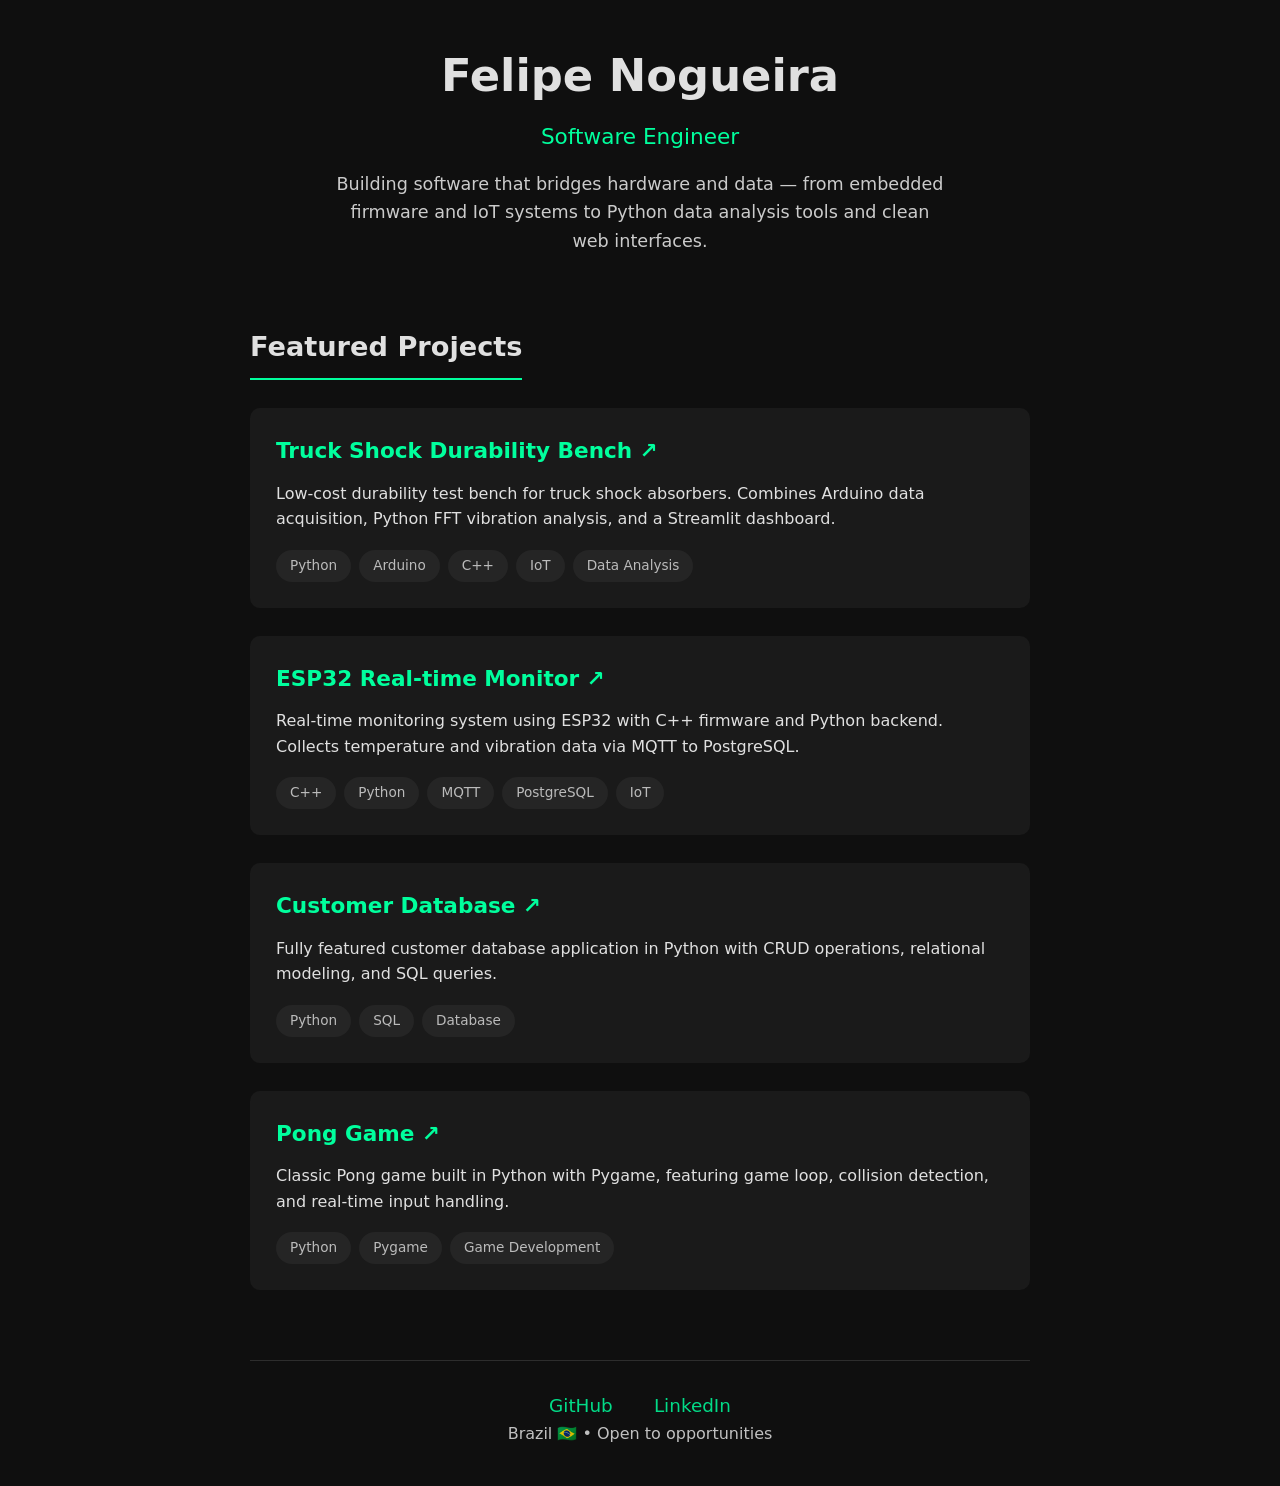
==== commit 01fc22c4: "Update index.html" ====
--- a/index.html
+++ b/index.html
@@ -126,7 +126,7 @@
     <h1>Felipe Nogueira</h1>
     <p class="subtitle">Software Engineer</p>
     <p class="description">
-      Building software that bridges hardware and data — from embedded C++ firmware and IoT systems 
+      Building software that bridges hardware and data — from embedded firmware and IoT systems 
       to Python data analysis tools and clean web interfaces.
     </p>
   </header>
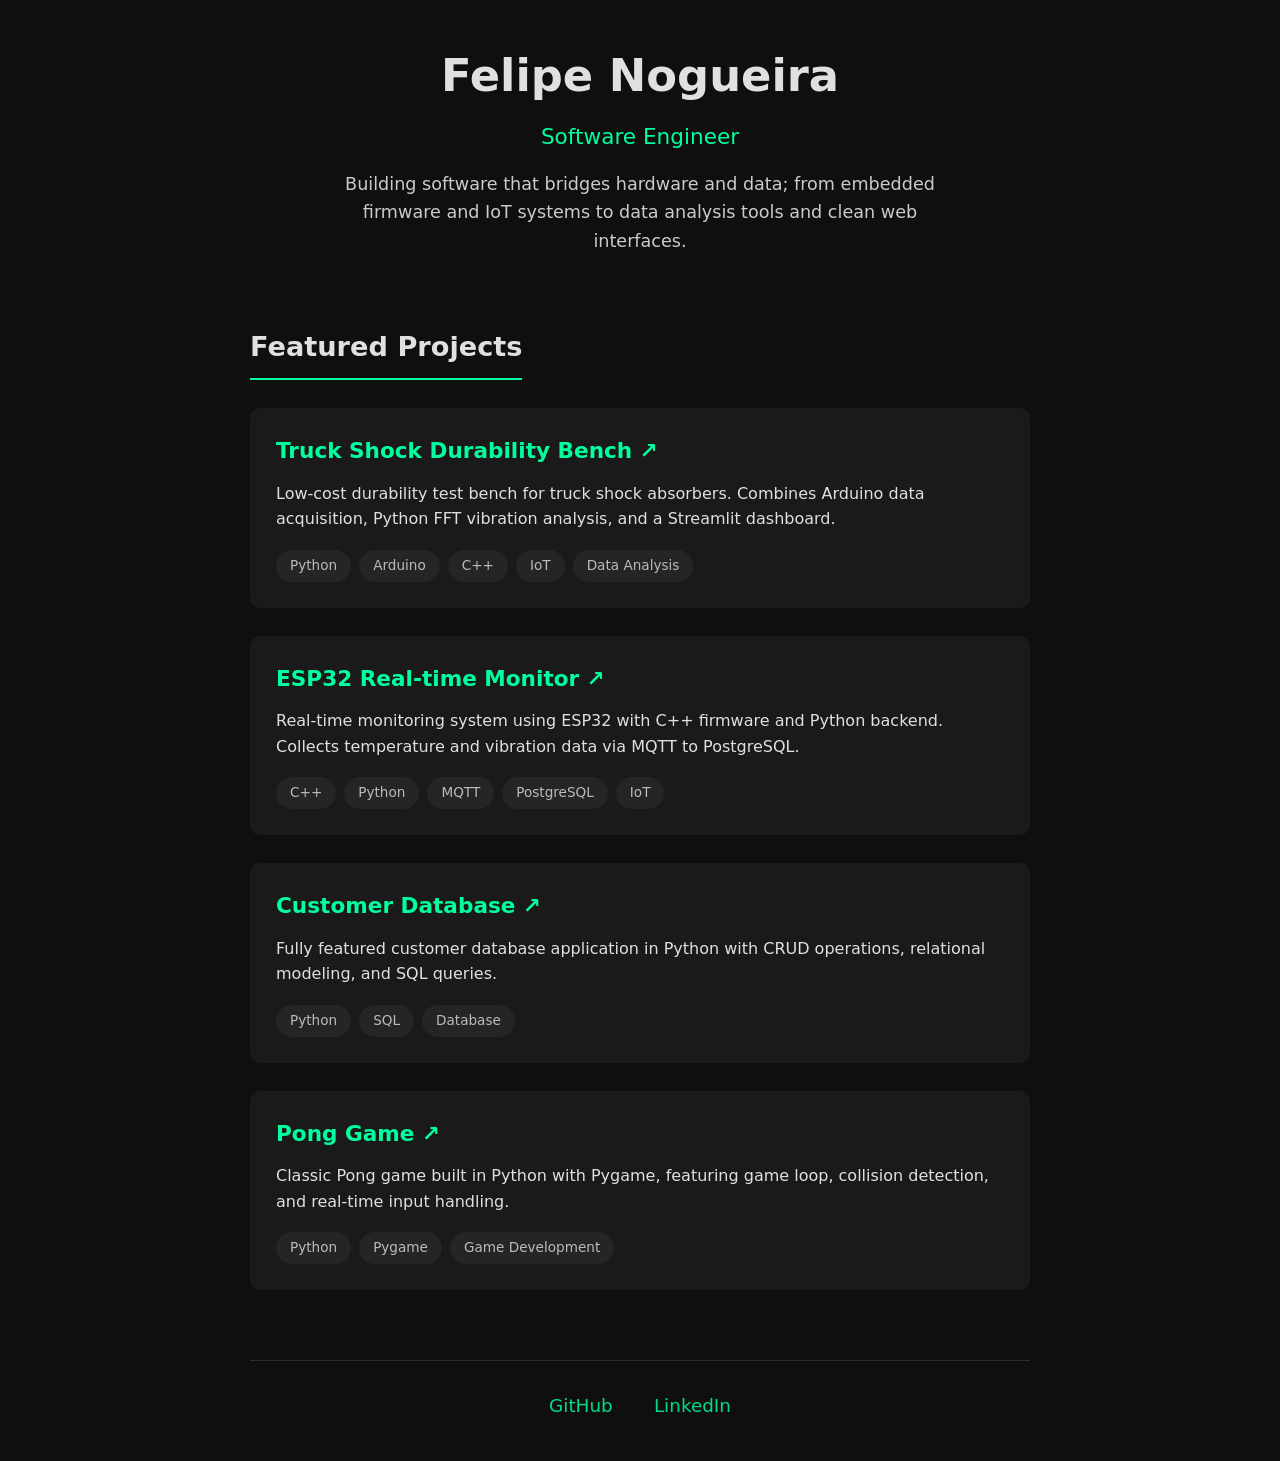
==== commit 9c957805: "Update index.html" ====
--- a/index.html
+++ b/index.html
@@ -126,8 +126,8 @@
     <h1>Felipe Nogueira</h1>
     <p class="subtitle">Software Engineer</p>
     <p class="description">
-      Building software that bridges hardware and data — from embedded firmware and IoT systems 
-      to Python data analysis tools and clean web interfaces.
+      Building software that bridges hardware and data; from embedded firmware and IoT systems 
+      to data analysis tools and clean web interfaces.
     </p>
   </header>
 
@@ -184,8 +184,6 @@
       <a href="https://github.com/NOG01" target="_blank">GitHub</a>
       <a href="https://www.linkedin.com/in/felipenas/" target="_blank">LinkedIn</a>
     </div>
-    <p>Brazil 🇧🇷 • Open to opportunities</p>
-  </div>
 
 </body>
 </html>
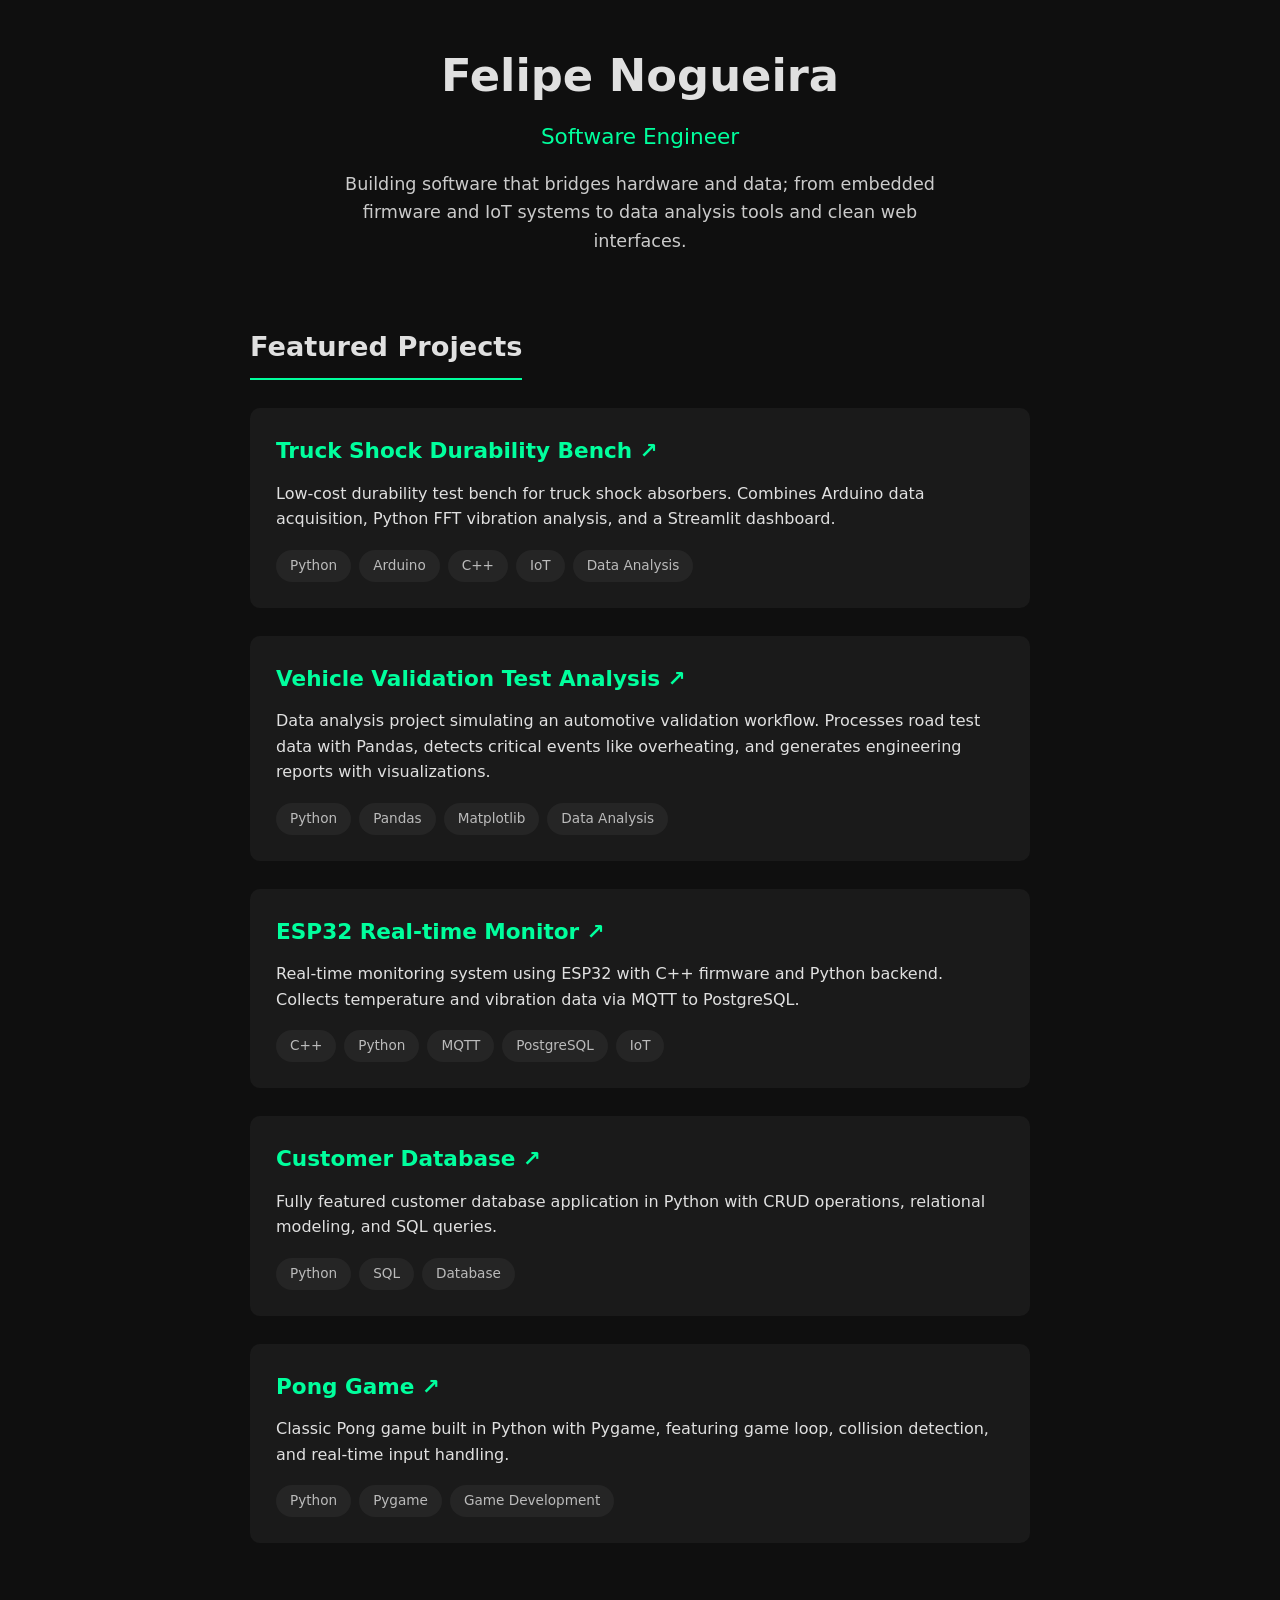
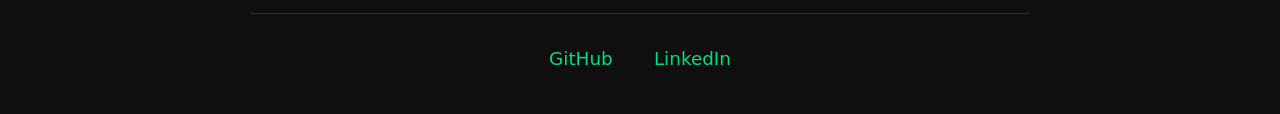
==== commit a07c2023: "Update index.html" ====
--- a/index.html
+++ b/index.html
@@ -135,7 +135,7 @@
     <h2>Featured Projects</h2>
 
     <div class="project">
-      <h3><a href="https://github.com/NOG01/truck-shock-durability-bench" target="_blank">Truck Shock Durability Bench ↗</a></h3>
+      <h3><a href="https://github.com/nog01/truck-shock-durability-bench" target="_blank">Truck Shock Durability Bench ↗</a></h3>
       <p>Low-cost durability test bench for truck shock absorbers. Combines Arduino data acquisition, Python FFT vibration analysis, and a Streamlit dashboard.</p>
       <div class="tags">
         <span class="tag">Python</span>
@@ -147,7 +147,18 @@
     </div>
 
     <div class="project">
-      <h3><a href="https://github.com/NOG01/ESP32-real-time-monitor" target="_blank">ESP32 Real-time Monitor ↗</a></h3>
+      <h3><a href="https://github.com/nog01/vehicle-validation-test-analysis" target="_blank">Vehicle Validation Test Analysis ↗</a></h3>
+      <p>Data analysis project simulating an automotive validation workflow. Processes road test data with Pandas, detects critical events like overheating, and generates engineering reports with visualizations.</p>
+      <div class="tags">
+        <span class="tag">Python</span>
+        <span class="tag">Pandas</span>
+        <span class="tag">Matplotlib</span>
+        <span class="tag">Data Analysis</span>
+      </div>
+    </div>
+
+    <div class="project">
+      <h3><a href="https://github.com/nog01/esp32" target="_blank">ESP32 Real-time Monitor ↗</a></h3>
       <p>Real-time monitoring system using ESP32 with C++ firmware and Python backend. Collects temperature and vibration data via MQTT to PostgreSQL.</p>
       <div class="tags">
         <span class="tag">C++</span>
@@ -159,7 +170,7 @@
     </div>
 
     <div class="project">
-      <h3><a href="https://github.com/NOG01/customer-database" target="_blank">Customer Database ↗</a></h3>
+      <h3><a href="https://github.com/nog01/customer-database" target="_blank">Customer Database ↗</a></h3>
       <p>Fully featured customer database application in Python with CRUD operations, relational modeling, and SQL queries.</p>
       <div class="tags">
         <span class="tag">Python</span>
@@ -169,7 +180,7 @@
     </div>
 
     <div class="project">
-      <h3><a href="https://github.com/NOG01/pong-game" target="_blank">Pong Game ↗</a></h3>
+      <h3><a href="https://github.com/nog01/pong-game" target="_blank">Pong Game ↗</a></h3>
       <p>Classic Pong game built in Python with Pygame, featuring game loop, collision detection, and real-time input handling.</p>
       <div class="tags">
         <span class="tag">Python</span>
@@ -181,7 +192,7 @@
 
   <div class="footer">
     <div class="social">
-      <a href="https://github.com/NOG01" target="_blank">GitHub</a>
+      <a href="https://github.com/nog01" target="_blank">GitHub</a>
       <a href="https://www.linkedin.com/in/felipenas/" target="_blank">LinkedIn</a>
     </div>
 
